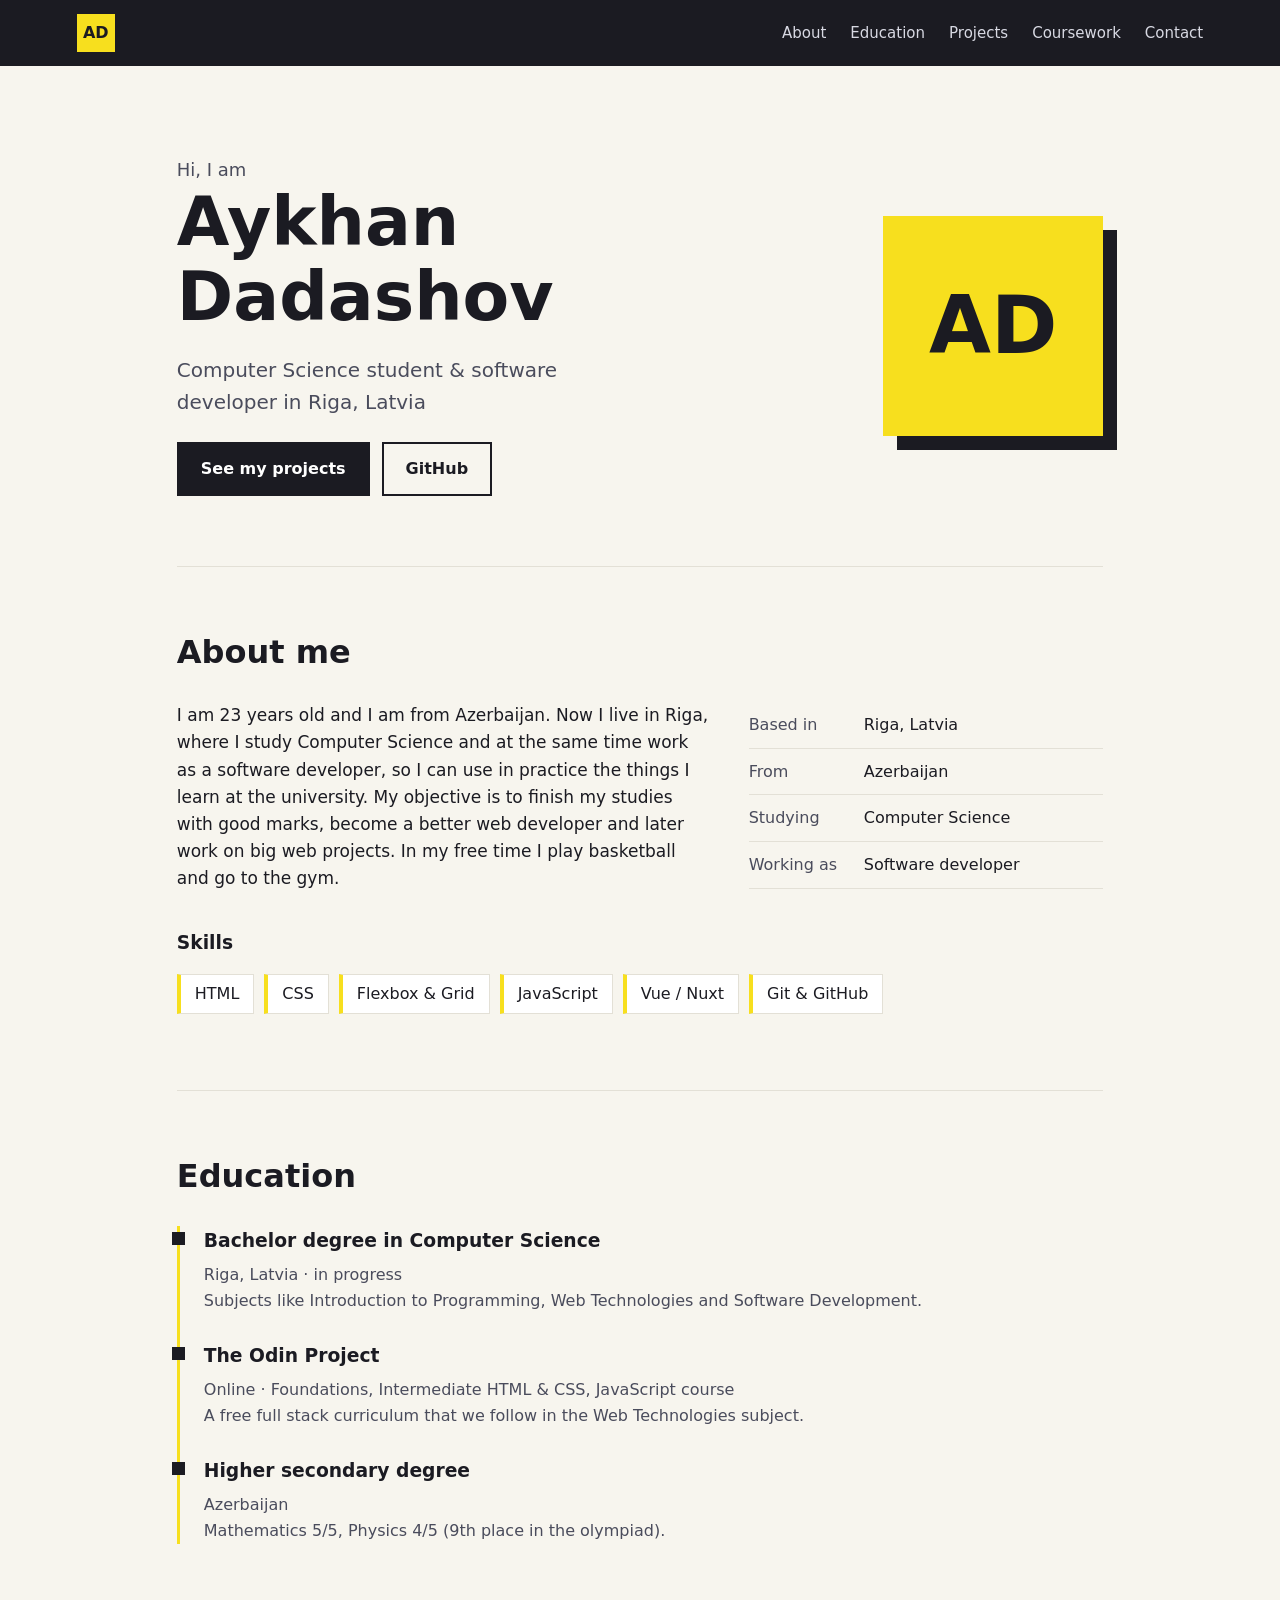
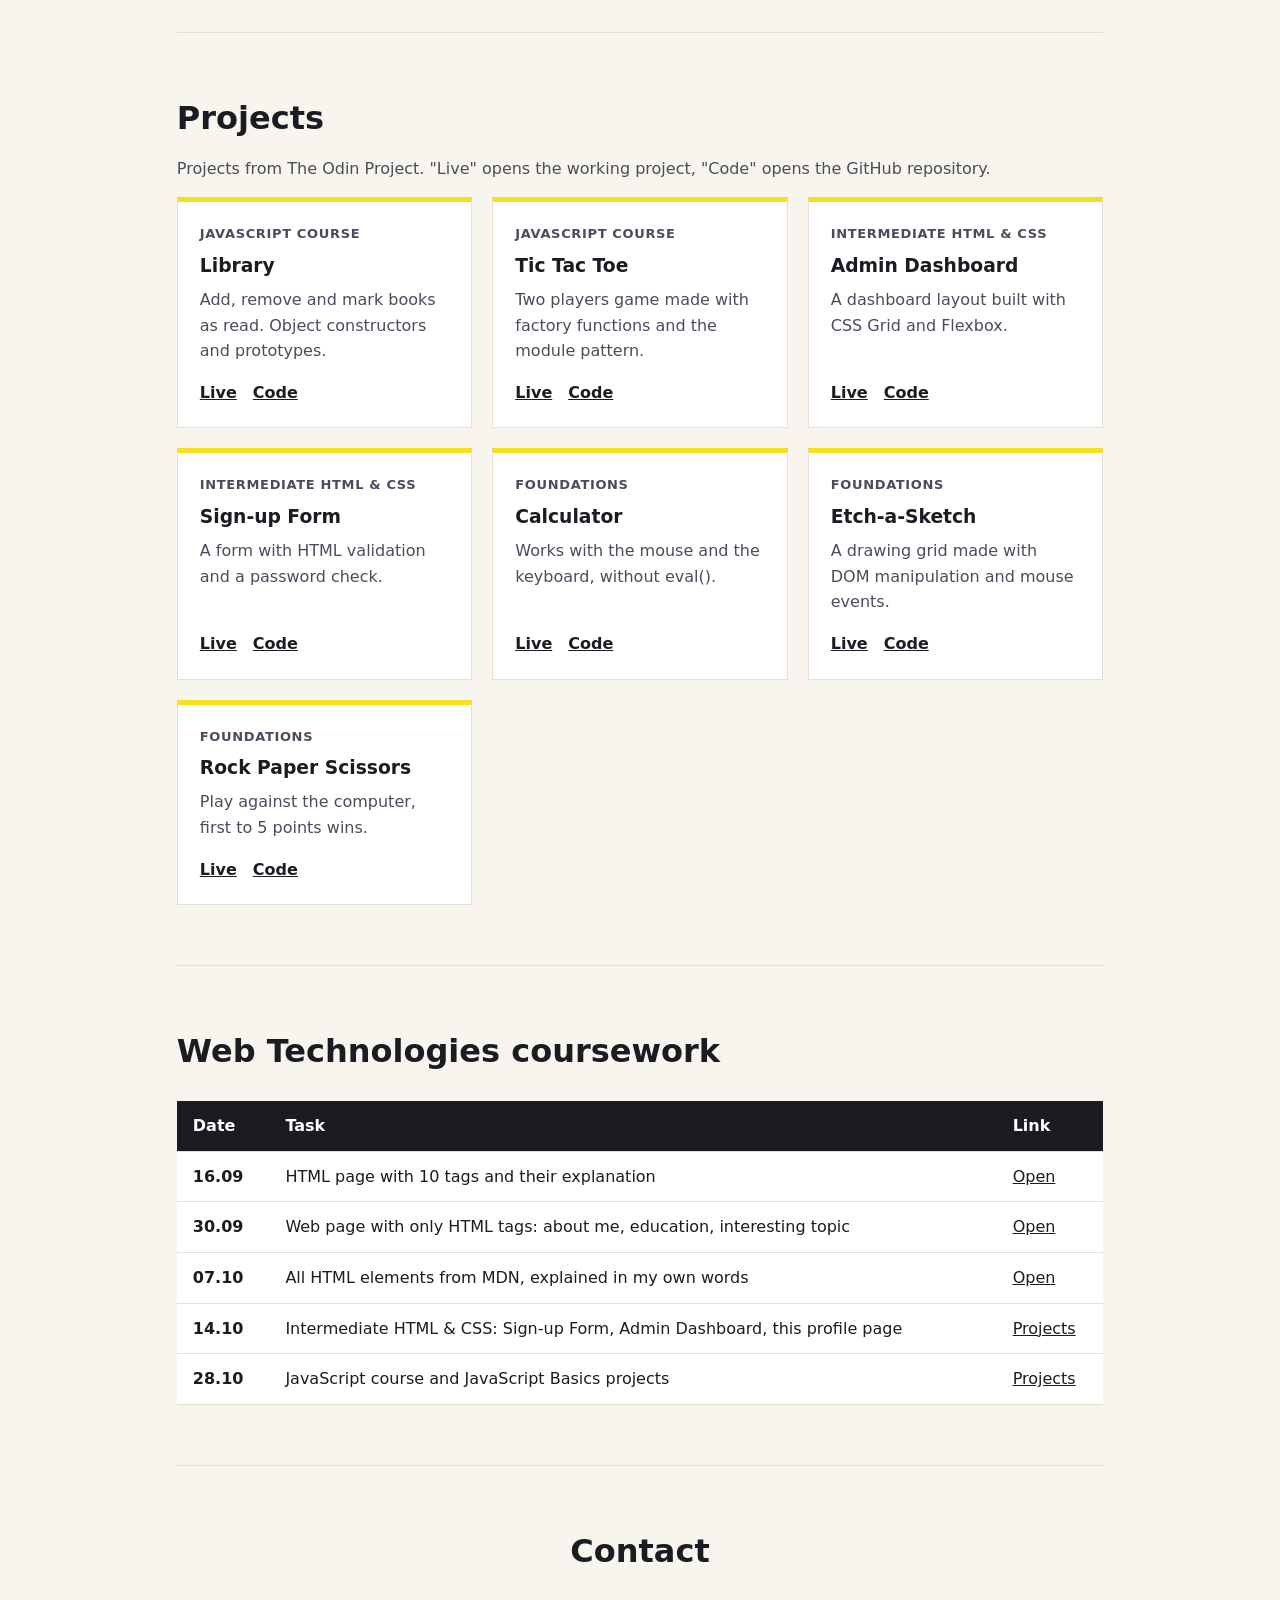
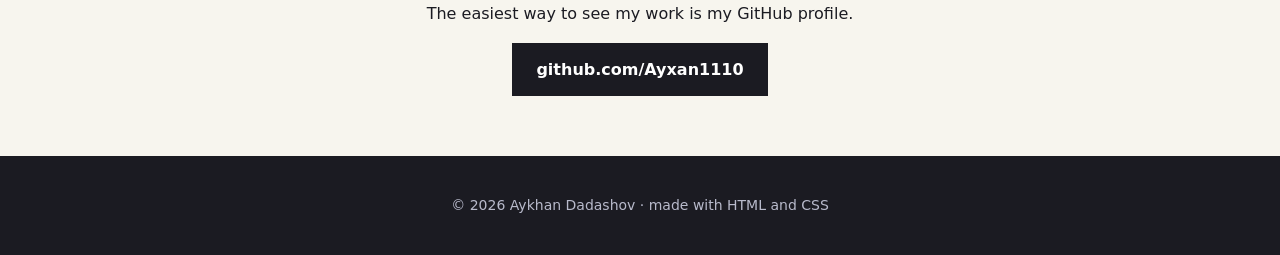
==== index.html @ 9a32be51 "Add profile page" ====
<!DOCTYPE html>
<html lang="en">
<head>
  <meta charset="UTF-8">
  <meta name="viewport" content="width=device-width, initial-scale=1.0">
  <title>Aykhan Dadashov</title>
  <meta name="description" content="Aykhan Dadashov - Computer Science student and software developer in Riga">
  <link rel="stylesheet" href="style.css">
</head>
<body>
  <header class="nav">
    <a href="#top" class="logo">AD</a>
    <nav>
      <a href="#about">About</a>
      <a href="#education">Education</a>
      <a href="#projects">Projects</a>
      <a href="#coursework">Coursework</a>
      <a href="#contact">Contact</a>
    </nav>
  </header>

  <main id="top">
    <section class="hero">
      <div>
        <p class="kicker">Hi, I am</p>
        <h1>Aykhan Dadashov</h1>
        <p class="role">Computer Science student &amp; software developer in Riga, Latvia</p>
        <div class="hero-buttons">
          <a class="btn" href="#projects">See my projects</a>
          <a class="btn btn-outline" href="https://github.com/Ayxan1110">GitHub</a>
        </div>
      </div>
      <div class="avatar" aria-hidden="true">AD</div>
    </section>

    <section id="about">
      <h2>About me</h2>
      <div class="about-grid">
        <p>
          I am 23 years old and I am from Azerbaijan. Now I live in Riga, where I study Computer Science
          and at the same time work as a software developer, so I can use in practice the things I learn
          at the university. My objective is to finish my studies with good marks, become a better web
          developer and later work on big web projects. In my free time I play basketball and go to the gym.
        </p>
        <ul class="facts">
          <li><span>Based in</span> Riga, Latvia</li>
          <li><span>From</span> Azerbaijan</li>
          <li><span>Studying</span> Computer Science</li>
          <li><span>Working as</span> Software developer</li>
        </ul>
      </div>

      <h3>Skills</h3>
      <ul class="skills">
        <li>HTML</li>
        <li>CSS</li>
        <li>Flexbox &amp; Grid</li>
        <li>JavaScript</li>
        <li>Vue / Nuxt</li>
        <li>Git &amp; GitHub</li>
      </ul>
    </section>

    <section id="education">
      <h2>Education</h2>
      <ol class="timeline">
        <li>
          <h3>Bachelor degree in Computer Science</h3>
          <p>Riga, Latvia &middot; in progress</p>
          <p>Subjects like Introduction to Programming, Web Technologies and Software Development.</p>
        </li>
        <li>
          <h3>The Odin Project</h3>
          <p>Online &middot; Foundations, Intermediate HTML &amp; CSS, JavaScript course</p>
          <p>A free full stack curriculum that we follow in the Web Technologies subject.</p>
        </li>
        <li>
          <h3>Higher secondary degree</h3>
          <p>Azerbaijan</p>
          <p>Mathematics 5/5, Physics 4/5 (9th place in the olympiad).</p>
        </li>
      </ol>
    </section>

    <section id="projects">
      <h2>Projects</h2>
      <p class="section-intro">Projects from The Odin Project. "Live" opens the working project, "Code" opens the GitHub repository.</p>
      <div class="cards">
        <article class="card">
          <p class="tag">JavaScript course</p>
          <h3>Library</h3>
          <p>Add, remove and mark books as read. Object constructors and prototypes.</p>
          <div class="card-links">
            <a href="https://ayxan1110.github.io/odin-library/">Live</a>
            <a href="https://github.com/Ayxan1110/odin-library">Code</a>
          </div>
        </article>
        <article class="card">
          <p class="tag">JavaScript course</p>
          <h3>Tic Tac Toe</h3>
          <p>Two players game made with factory functions and the module pattern.</p>
          <div class="card-links">
            <a href="https://ayxan1110.github.io/odin-tic-tac-toe/">Live</a>
            <a href="https://github.com/Ayxan1110/odin-tic-tac-toe">Code</a>
          </div>
        </article>
        <article class="card">
          <p class="tag">Intermediate HTML &amp; CSS</p>
          <h3>Admin Dashboard</h3>
          <p>A dashboard layout built with CSS Grid and Flexbox.</p>
          <div class="card-links">
            <a href="https://ayxan1110.github.io/odin-admin-dashboard/">Live</a>
            <a href="https://github.com/Ayxan1110/odin-admin-dashboard">Code</a>
          </div>
        </article>
        <article class="card">
          <p class="tag">Intermediate HTML &amp; CSS</p>
          <h3>Sign-up Form</h3>
          <p>A form with HTML validation and a password check.</p>
          <div class="card-links">
            <a href="https://ayxan1110.github.io/odin-sign-up-form/">Live</a>
            <a href="https://github.com/Ayxan1110/odin-sign-up-form">Code</a>
          </div>
        </article>
        <article class="card">
          <p class="tag">Foundations</p>
          <h3>Calculator</h3>
          <p>Works with the mouse and the keyboard, without eval().</p>
          <div class="card-links">
            <a href="https://ayxan1110.github.io/odin-calculator/">Live</a>
            <a href="https://github.com/Ayxan1110/odin-calculator">Code</a>
          </div>
        </article>
        <article class="card">
          <p class="tag">Foundations</p>
          <h3>Etch-a-Sketch</h3>
          <p>A drawing grid made with DOM manipulation and mouse events.</p>
          <div class="card-links">
            <a href="https://ayxan1110.github.io/odin-etch-a-sketch/">Live</a>
            <a href="https://github.com/Ayxan1110/odin-etch-a-sketch">Code</a>
          </div>
        </article>
        <article class="card">
          <p class="tag">Foundations</p>
          <h3>Rock Paper Scissors</h3>
          <p>Play against the computer, first to 5 points wins.</p>
          <div class="card-links">
            <a href="https://ayxan1110.github.io/odin-rock-paper-scissors/">Live</a>
            <a href="https://github.com/Ayxan1110/odin-rock-paper-scissors">Code</a>
          </div>
        </article>
      </div>
    </section>

    <section id="coursework">
      <h2>Web Technologies coursework</h2>
      <table>
        <thead>
          <tr><th>Date</th><th>Task</th><th>Link</th></tr>
        </thead>
        <tbody>
          <tr><td>16.09</td><td>HTML page with 10 tags and their explanation</td><td><a href="https://ayxan1110.github.io/Web-technologies/task-16-09/">Open</a></td></tr>
          <tr><td>30.09</td><td>Web page with only HTML tags: about me, education, interesting topic</td><td><a href="https://ayxan1110.github.io/Web-technologies/">Open</a></td></tr>
          <tr><td>07.10</td><td>All HTML elements from MDN, explained in my own words</td><td><a href="https://ayxan1110.github.io/Web-technologies/task-07-10/">Open</a></td></tr>
          <tr><td>14.10</td><td>Intermediate HTML &amp; CSS: Sign-up Form, Admin Dashboard, this profile page</td><td><a href="#projects">Projects</a></td></tr>
          <tr><td>28.10</td><td>JavaScript course and JavaScript Basics projects</td><td><a href="#projects">Projects</a></td></tr>
        </tbody>
      </table>
    </section>

    <section id="contact" class="contact">
      <h2>Contact</h2>
      <p>The easiest way to see my work is my GitHub profile.</p>
      <a class="btn" href="https://github.com/Ayxan1110">github.com/Ayxan1110</a>
    </section>
  </main>

  <footer>
    <p>&copy; 2026 Aykhan Dadashov &middot; made with HTML and CSS</p>
  </footer>
</body>
</html>
---- style.css ----
:root {
  --ink: #1b1b22;
  --ink-soft: #4a4c5c;
  --paper: #f7f5ee;
  --card: #ffffff;
  --accent: #f7df1e;
  --line: #e3e0d6;
}

* {
  box-sizing: border-box;
}

html {
  scroll-behavior: smooth;
}

body {
  margin: 0;
  font-family: "Segoe UI", system-ui, -apple-system, sans-serif;
  line-height: 1.6;
  background-color: var(--paper);
  color: var(--ink);
}

a {
  color: inherit;
}

/* Navigation */
.nav {
  position: sticky;
  top: 0;
  z-index: 10;
  display: flex;
  justify-content: space-between;
  align-items: center;
  padding: 14px 6vw;
  background-color: var(--ink);
}

.logo {
  display: grid;
  place-items: center;
  width: 38px;
  height: 38px;
  background-color: var(--accent);
  color: var(--ink);
  font-weight: 800;
  text-decoration: none;
}

.nav nav {
  display: flex;
  gap: 24px;
}

.nav nav a {
  color: #d8d9e3;
  text-decoration: none;
  font-size: 15px;
}

.nav nav a:hover {
  color: var(--accent);
}

/* Sections */
main {
  max-width: 1080px;
  margin: 0 auto;
  padding: 0 6vw;
}

section {
  padding: 60px 0;
  border-bottom: 1px solid var(--line);
}

h2 {
  font-size: 32px;
  margin: 0 0 24px;
}

h3 {
  margin: 0 0 6px;
}

.section-intro {
  margin-top: -12px;
  color: var(--ink-soft);
}

/* Hero */
.hero {
  display: flex;
  justify-content: space-between;
  align-items: center;
  gap: 40px;
  padding: 90px 0 70px;
}

.kicker {
  margin: 0;
  font-size: 18px;
  color: var(--ink-soft);
}

.hero h1 {
  margin: 0;
  font-size: clamp(40px, 7vw, 68px);
  line-height: 1.1;
}

.role {
  font-size: 20px;
  color: var(--ink-soft);
  max-width: 480px;
}

.hero-buttons {
  display: flex;
  gap: 12px;
  margin-top: 24px;
}

.btn {
  display: inline-block;
  padding: 12px 22px;
  background-color: var(--ink);
  color: white;
  font-weight: 600;
  text-decoration: none;
  border: 2px solid var(--ink);
}

.btn:hover {
  background-color: var(--accent);
  color: var(--ink);
}

.btn-outline {
  background-color: transparent;
  color: var(--ink);
}

.avatar {
  flex-shrink: 0;
  display: grid;
  place-items: center;
  width: 220px;
  height: 220px;
  background-color: var(--accent);
  font-size: 80px;
  font-weight: 800;
  box-shadow: 14px 14px 0 var(--ink);
}

/* About */
.about-grid {
  display: grid;
  grid-template-columns: 3fr 2fr;
  gap: 40px;
}

.about-grid p {
  margin: 0;
  font-size: 17px;
}

.facts {
  list-style: none;
  margin: 0;
  padding: 0;
}

.facts li {
  padding: 10px 0;
  border-bottom: 1px solid var(--line);
}

.facts span {
  display: inline-block;
  width: 110px;
  color: var(--ink-soft);
}

#about h3 {
  margin-top: 36px;
}

.skills {
  display: flex;
  flex-wrap: wrap;
  gap: 10px;
  list-style: none;
  padding: 0;
}

.skills li {
  padding: 6px 14px;
  background-color: var(--card);
  border: 1px solid var(--line);
  border-left: 4px solid var(--accent);
}

/* Education */
.timeline {
  list-style: none;
  margin: 0;
  padding: 0 0 0 24px;
  border-left: 3px solid var(--accent);
}

.timeline li {
  position: relative;
  margin-bottom: 28px;
}

.timeline li::before {
  content: "";
  position: absolute;
  left: -32px;
  top: 6px;
  width: 13px;
  height: 13px;
  background-color: var(--ink);
}

.timeline p {
  margin: 0;
  color: var(--ink-soft);
}

/* Project cards */
.cards {
  display: grid;
  grid-template-columns: repeat(auto-fill, minmax(240px, 1fr));
  gap: 20px;
}

.card {
  display: flex;
  flex-direction: column;
  padding: 22px;
  background-color: var(--card);
  border: 1px solid var(--line);
  border-top: 5px solid var(--accent);
  transition: transform 0.2s, box-shadow 0.2s;
}

.card:hover {
  transform: translateY(-4px);
  box-shadow: 0 8px 20px rgba(0, 0, 0, 0.08);
}

.card p {
  margin: 0 0 16px;
  color: var(--ink-soft);
}

.card .tag {
  margin-bottom: 6px;
  font-size: 13px;
  font-weight: 600;
  text-transform: uppercase;
  letter-spacing: 0.05em;
}

.card-links {
  display: flex;
  gap: 16px;
  margin-top: auto;
}

.card-links a {
  font-weight: 600;
}

/* Coursework table */
table {
  width: 100%;
  border-collapse: collapse;
  background-color: var(--card);
}

th,
td {
  padding: 12px 16px;
  text-align: left;
  border-bottom: 1px solid var(--line);
}

th {
  background-color: var(--ink);
  color: white;
}

td:first-child {
  font-weight: 600;
  white-space: nowrap;
}

/* Contact and footer */
.contact {
  border-bottom: none;
  text-align: center;
}

footer {
  padding: 24px;
  text-align: center;
  background-color: var(--ink);
  color: #b8bacb;
  font-size: 14px;
}

/* Small screens */
@media (max-width: 720px) {
  .nav {
    flex-wrap: wrap;
    gap: 10px;
  }

  .nav nav {
    flex-wrap: wrap;
    gap: 6px 14px;
  }

  .nav nav a {
    font-size: 13px;
  }

  .hero {
    flex-direction: column-reverse;
    align-items: flex-start;
    padding-top: 50px;
  }

  .avatar {
    width: 120px;
    height: 120px;
    font-size: 44px;
    box-shadow: 8px 8px 0 var(--ink);
  }

  .about-grid {
    grid-template-columns: 1fr;
  }
}
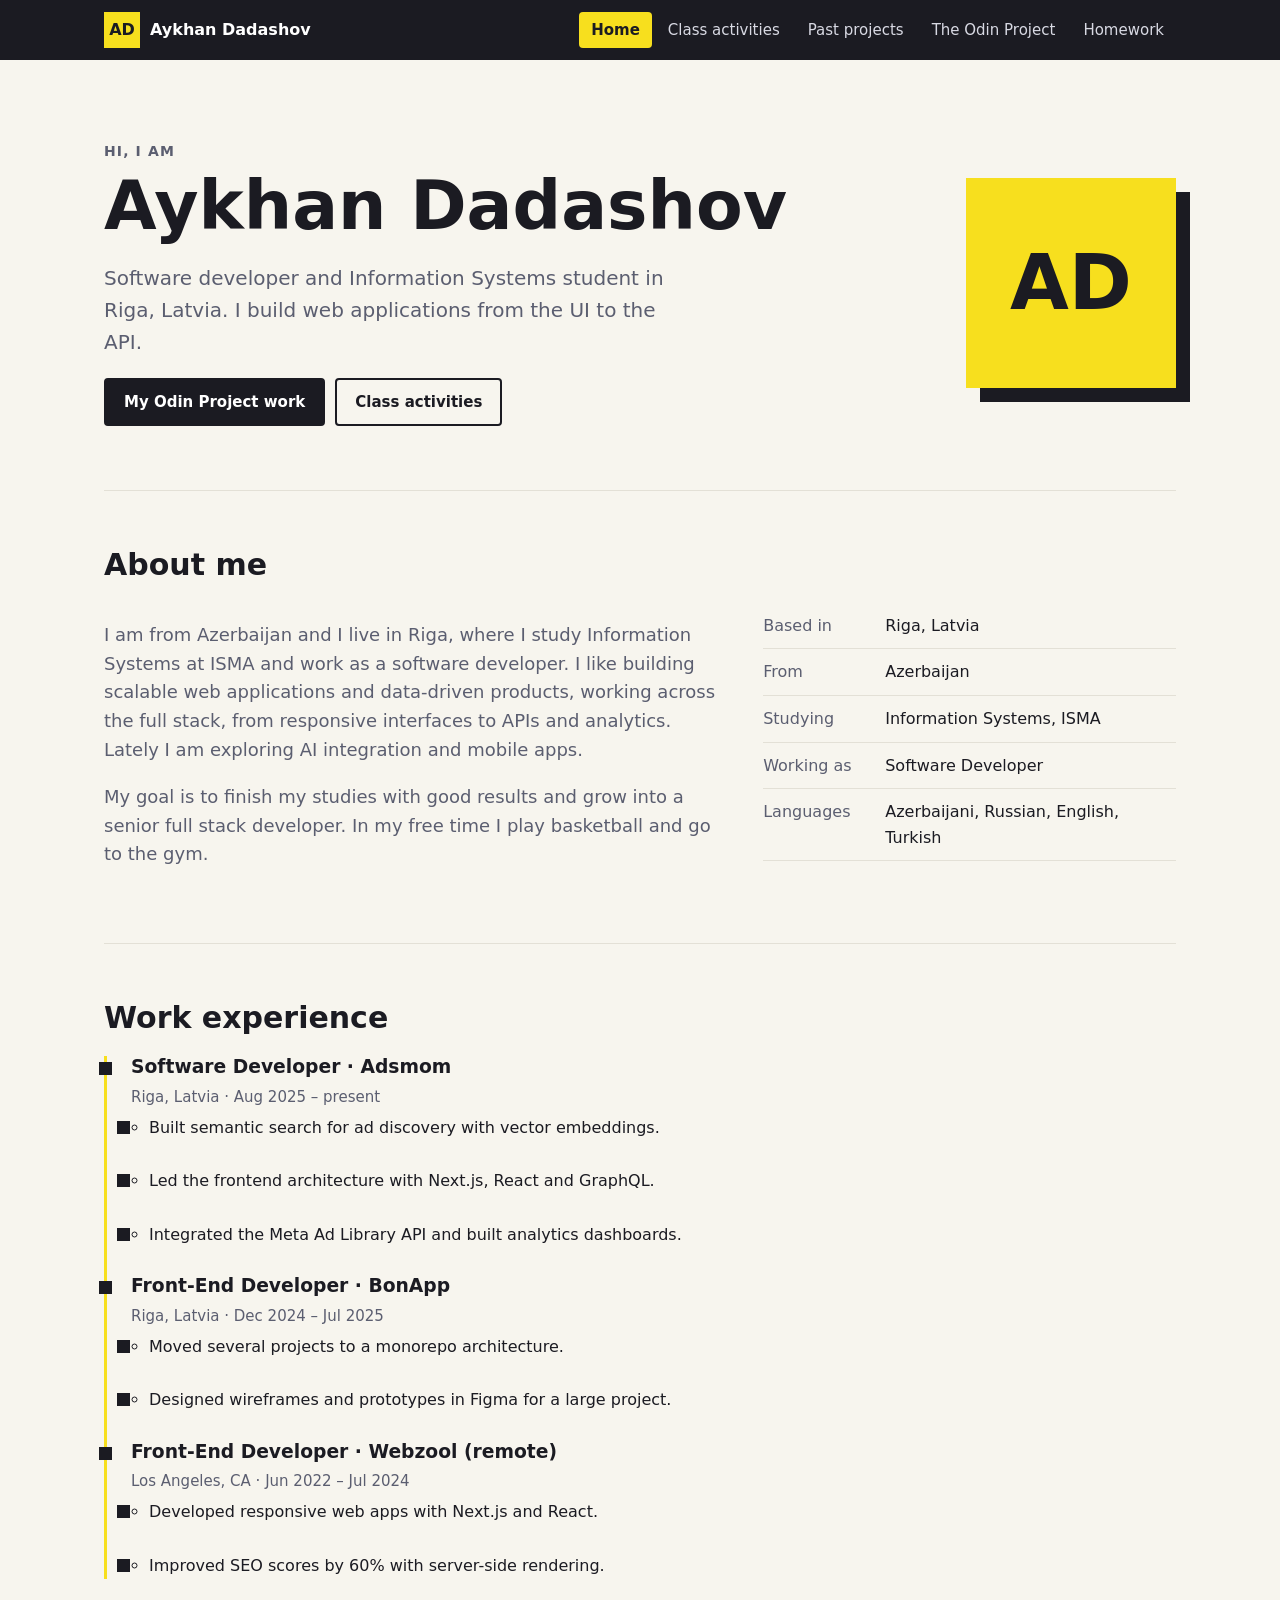
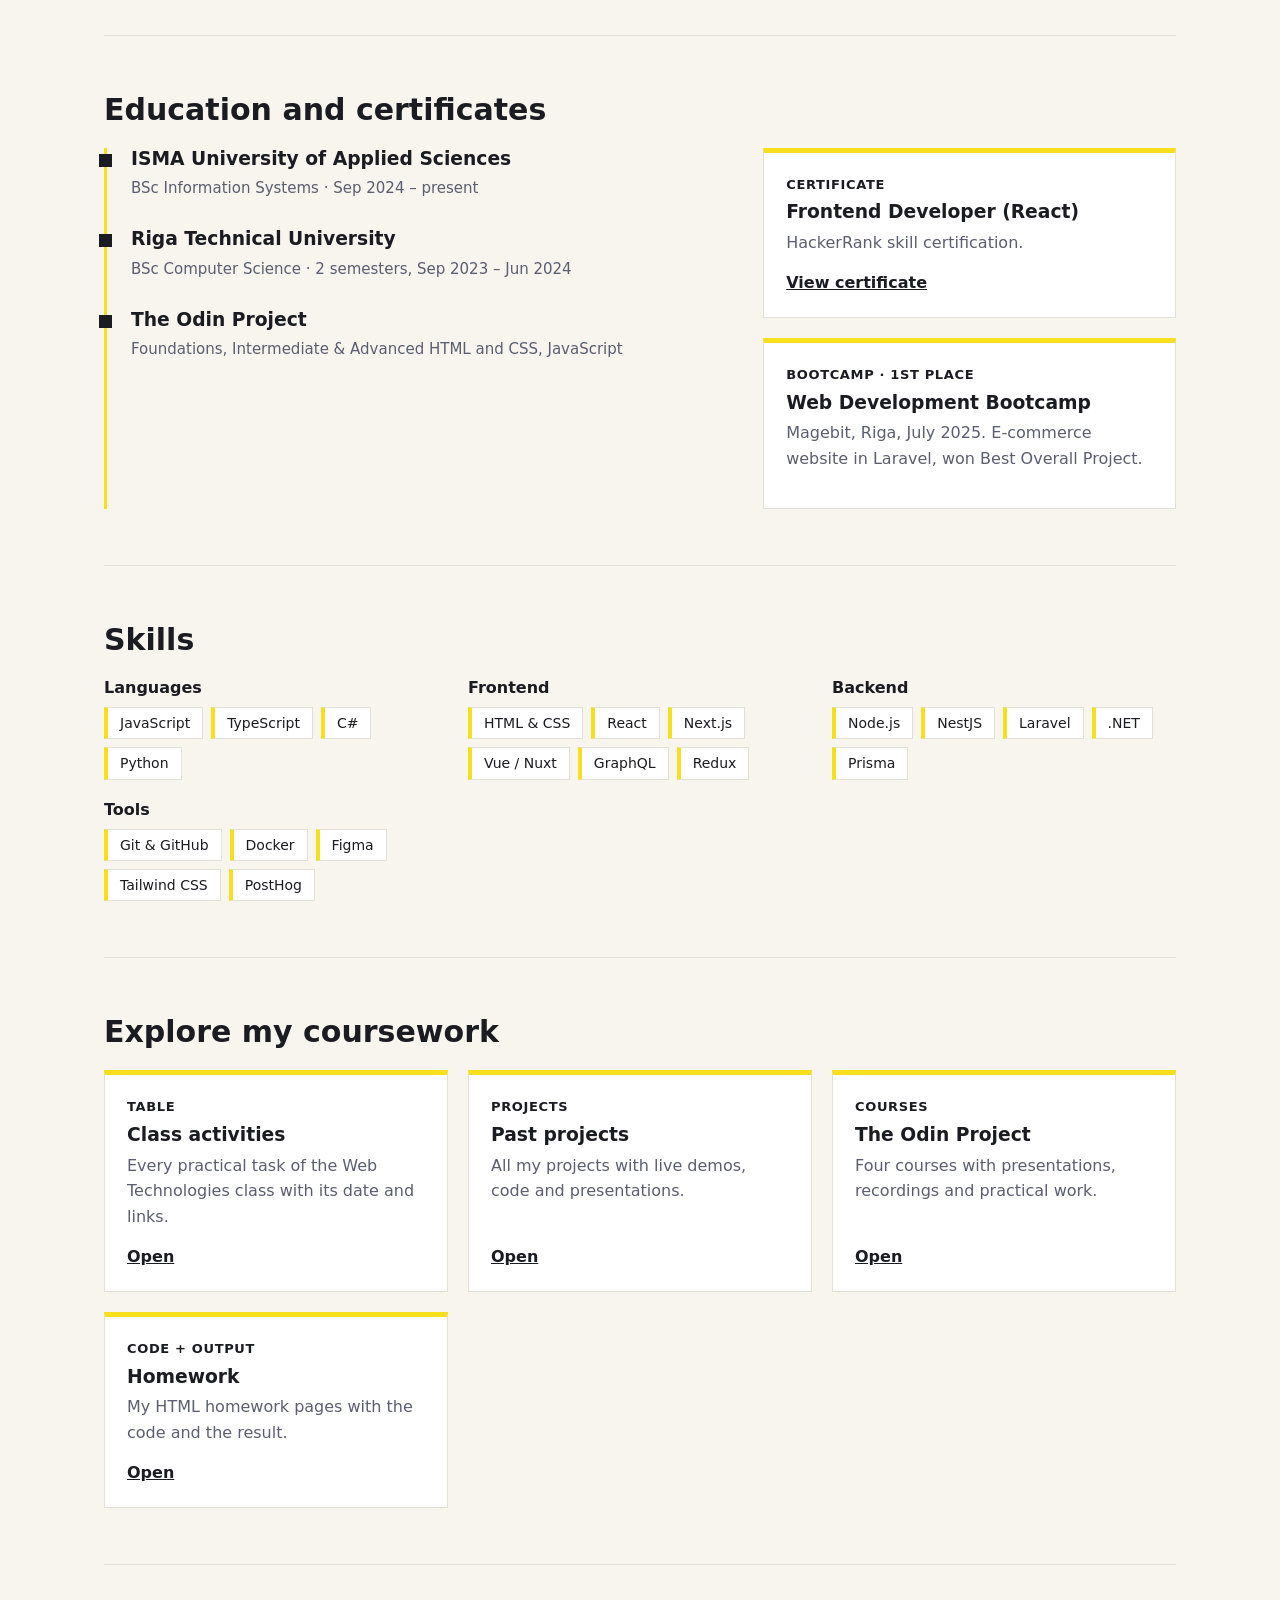
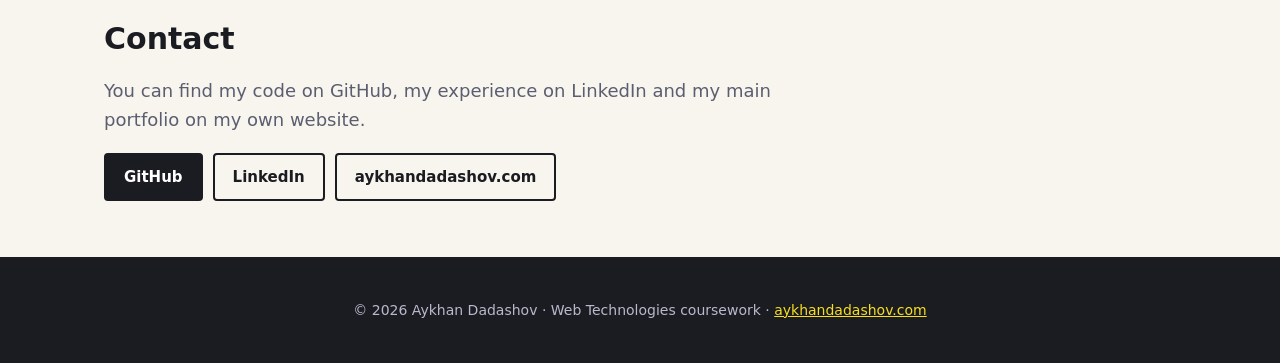
==== commit d3430b53: "Turn profile into full course site: class activities, past projects, The Odin Project, homework" ====
--- a/index.html
+++ b/index.html
@@ -4,30 +4,32 @@
   <meta charset="UTF-8">
   <meta name="viewport" content="width=device-width, initial-scale=1.0">
   <title>Aykhan Dadashov</title>
-  <meta name="description" content="Aykhan Dadashov - Computer Science student and software developer in Riga">
+  <meta name="description" content="Aykhan Dadashov - software developer and Information Systems student in Riga, Latvia">
   <link rel="stylesheet" href="style.css">
 </head>
 <body>
-  <header class="nav">
-    <a href="#top" class="logo">AD</a>
-    <nav>
-      <a href="#about">About</a>
-      <a href="#education">Education</a>
-      <a href="#projects">Projects</a>
-      <a href="#coursework">Coursework</a>
-      <a href="#contact">Contact</a>
-    </nav>
+  <header class="site-header">
+    <div class="header-inner">
+      <a class="logo" href="index.html"><span>AD</span>Aykhan Dadashov</a>
+      <nav class="main-nav" aria-label="Main">
+        <a href="index.html" aria-current="page">Home</a>
+        <a href="class-activities.html">Class activities</a>
+        <a href="projects.html">Past projects</a>
+        <a href="odin.html">The Odin Project</a>
+        <a href="homework.html">Homework</a>
+      </nav>
+    </div>
   </header>
 
-  <main id="top">
+  <main class="container">
     <section class="hero">
       <div>
         <p class="kicker">Hi, I am</p>
         <h1>Aykhan Dadashov</h1>
-        <p class="role">Computer Science student &amp; software developer in Riga, Latvia</p>
-        <div class="hero-buttons">
-          <a class="btn" href="#projects">See my projects</a>
-          <a class="btn btn-outline" href="https://github.com/Ayxan1110">GitHub</a>
+        <p class="role">Software developer and Information Systems student in Riga, Latvia. I build web applications from the UI to the API.</p>
+        <div class="button-row">
+          <a class="btn" href="odin.html">My Odin Project work</a>
+          <a class="btn btn-outline" href="class-activities.html">Class activities</a>
         </div>
       </div>
       <div class="avatar" aria-hidden="true">AD</div>
@@ -35,148 +37,160 @@
 
     <section id="about">
       <h2>About me</h2>
-      <div class="about-grid">
-        <p>
-          I am 23 years old and I am from Azerbaijan. Now I live in Riga, where I study Computer Science
-          and at the same time work as a software developer, so I can use in practice the things I learn
-          at the university. My objective is to finish my studies with good marks, become a better web
-          developer and later work on big web projects. In my free time I play basketball and go to the gym.
-        </p>
+      <div class="two-col">
+        <div>
+          <p class="lead">
+            I am from Azerbaijan and I live in Riga, where I study Information Systems at ISMA and work as a
+            software developer. I like building scalable web applications and data-driven products, working
+            across the full stack, from responsive interfaces to APIs and analytics. Lately I am exploring AI
+            integration and mobile apps.
+          </p>
+          <p class="lead">
+            My goal is to finish my studies with good results and grow into a senior full stack developer.
+            In my free time I play basketball and go to the gym.
+          </p>
+        </div>
         <ul class="facts">
           <li><span>Based in</span> Riga, Latvia</li>
           <li><span>From</span> Azerbaijan</li>
-          <li><span>Studying</span> Computer Science</li>
-          <li><span>Working as</span> Software developer</li>
+          <li><span>Studying</span> Information Systems, ISMA</li>
+          <li><span>Working as</span> Software Developer</li>
+          <li><span>Languages</span> Azerbaijani, Russian, English, Turkish</li>
         </ul>
       </div>
-
-      <h3>Skills</h3>
-      <ul class="skills">
-        <li>HTML</li>
-        <li>CSS</li>
-        <li>Flexbox &amp; Grid</li>
-        <li>JavaScript</li>
-        <li>Vue / Nuxt</li>
-        <li>Git &amp; GitHub</li>
-      </ul>
     </section>
 
-    <section id="education">
-      <h2>Education</h2>
+    <section id="experience">
+      <h2>Work experience</h2>
       <ol class="timeline">
         <li>
-          <h3>Bachelor degree in Computer Science</h3>
-          <p>Riga, Latvia &middot; in progress</p>
-          <p>Subjects like Introduction to Programming, Web Technologies and Software Development.</p>
+          <h3>Software Developer · Adsmom</h3>
+          <p class="meta">Riga, Latvia · Aug 2025 – present</p>
+          <ul>
+            <li>Built semantic search for ad discovery with vector embeddings.</li>
+            <li>Led the frontend architecture with Next.js, React and GraphQL.</li>
+            <li>Integrated the Meta Ad Library API and built analytics dashboards.</li>
+          </ul>
         </li>
         <li>
-          <h3>The Odin Project</h3>
-          <p>Online &middot; Foundations, Intermediate HTML &amp; CSS, JavaScript course</p>
-          <p>A free full stack curriculum that we follow in the Web Technologies subject.</p>
+          <h3>Front-End Developer · BonApp</h3>
+          <p class="meta">Riga, Latvia · Dec 2024 – Jul 2025</p>
+          <ul>
+            <li>Moved several projects to a monorepo architecture.</li>
+            <li>Designed wireframes and prototypes in Figma for a large project.</li>
+          </ul>
         </li>
         <li>
-          <h3>Higher secondary degree</h3>
-          <p>Azerbaijan</p>
-          <p>Mathematics 5/5, Physics 4/5 (9th place in the olympiad).</p>
+          <h3>Front-End Developer · Webzool (remote)</h3>
+          <p class="meta">Los Angeles, CA · Jun 2022 – Jul 2024</p>
+          <ul>
+            <li>Developed responsive web apps with Next.js and React.</li>
+            <li>Improved SEO scores by 60% with server-side rendering.</li>
+          </ul>
         </li>
       </ol>
     </section>
 
-    <section id="projects">
-      <h2>Projects</h2>
-      <p class="section-intro">Projects from The Odin Project. "Live" opens the working project, "Code" opens the GitHub repository.</p>
+    <section id="education">
+      <h2>Education and certificates</h2>
+      <div class="two-col">
+        <ol class="timeline">
+          <li>
+            <h3>ISMA University of Applied Sciences</h3>
+            <p class="meta">BSc Information Systems · Sep 2024 – present</p>
+          </li>
+          <li>
+            <h3>Riga Technical University</h3>
+            <p class="meta">BSc Computer Science · 2 semesters, Sep 2023 – Jun 2024</p>
+          </li>
+          <li>
+            <h3>The Odin Project</h3>
+            <p class="meta">Foundations, Intermediate &amp; Advanced HTML and CSS, JavaScript</p>
+          </li>
+        </ol>
+        <div class="cards">
+          <article class="card">
+            <p class="tag-line">Certificate</p>
+            <h3>Frontend Developer (React)</h3>
+            <p>HackerRank skill certification.</p>
+            <div class="card-links">
+              <a href="https://www.hackerrank.com/certificates/5644a0f12ef8">View certificate</a>
+            </div>
+          </article>
+          <article class="card">
+            <p class="tag-line">Bootcamp · 1st place</p>
+            <h3>Web Development Bootcamp</h3>
+            <p>Magebit, Riga, July 2025. E-commerce website in Laravel, won Best Overall Project.</p>
+          </article>
+        </div>
+      </div>
+    </section>
+
+    <section id="skills">
+      <h2>Skills</h2>
+      <div class="skill-groups">
+        <div>
+          <h3>Languages</h3>
+          <ul class="tags"><li>JavaScript</li><li>TypeScript</li><li>C#</li><li>Python</li></ul>
+        </div>
+        <div>
+          <h3>Frontend</h3>
+          <ul class="tags"><li>HTML &amp; CSS</li><li>React</li><li>Next.js</li><li>Vue / Nuxt</li><li>GraphQL</li><li>Redux</li></ul>
+        </div>
+        <div>
+          <h3>Backend</h3>
+          <ul class="tags"><li>Node.js</li><li>NestJS</li><li>Laravel</li><li>.NET</li><li>Prisma</li></ul>
+        </div>
+        <div>
+          <h3>Tools</h3>
+          <ul class="tags"><li>Git &amp; GitHub</li><li>Docker</li><li>Figma</li><li>Tailwind CSS</li><li>PostHog</li></ul>
+        </div>
+      </div>
+    </section>
+
+    <section id="explore">
+      <h2>Explore my coursework</h2>
       <div class="cards">
         <article class="card">
-          <p class="tag">JavaScript course</p>
-          <h3>Library</h3>
-          <p>Add, remove and mark books as read. Object constructors and prototypes.</p>
-          <div class="card-links">
-            <a href="https://ayxan1110.github.io/odin-library/">Live</a>
-            <a href="https://github.com/Ayxan1110/odin-library">Code</a>
-          </div>
+          <p class="tag-line">Table</p>
+          <h3>Class activities</h3>
+          <p>Every practical task of the Web Technologies class with its date and links.</p>
+          <div class="card-links"><a href="class-activities.html">Open</a></div>
         </article>
         <article class="card">
-          <p class="tag">JavaScript course</p>
-          <h3>Tic Tac Toe</h3>
-          <p>Two players game made with factory functions and the module pattern.</p>
-          <div class="card-links">
-            <a href="https://ayxan1110.github.io/odin-tic-tac-toe/">Live</a>
-            <a href="https://github.com/Ayxan1110/odin-tic-tac-toe">Code</a>
-          </div>
+          <p class="tag-line">Projects</p>
+          <h3>Past projects</h3>
+          <p>All my projects with live demos, code and presentations.</p>
+          <div class="card-links"><a href="projects.html">Open</a></div>
         </article>
         <article class="card">
-          <p class="tag">Intermediate HTML &amp; CSS</p>
-          <h3>Admin Dashboard</h3>
-          <p>A dashboard layout built with CSS Grid and Flexbox.</p>
-          <div class="card-links">
-            <a href="https://ayxan1110.github.io/odin-admin-dashboard/">Live</a>
-            <a href="https://github.com/Ayxan1110/odin-admin-dashboard">Code</a>
-          </div>
+          <p class="tag-line">Courses</p>
+          <h3>The Odin Project</h3>
+          <p>Four courses with presentations, recordings and practical work.</p>
+          <div class="card-links"><a href="odin.html">Open</a></div>
         </article>
         <article class="card">
-          <p class="tag">Intermediate HTML &amp; CSS</p>
-          <h3>Sign-up Form</h3>
-          <p>A form with HTML validation and a password check.</p>
-          <div class="card-links">
-            <a href="https://ayxan1110.github.io/odin-sign-up-form/">Live</a>
-            <a href="https://github.com/Ayxan1110/odin-sign-up-form">Code</a>
-          </div>
-        </article>
-        <article class="card">
-          <p class="tag">Foundations</p>
-          <h3>Calculator</h3>
-          <p>Works with the mouse and the keyboard, without eval().</p>
-          <div class="card-links">
-            <a href="https://ayxan1110.github.io/odin-calculator/">Live</a>
-            <a href="https://github.com/Ayxan1110/odin-calculator">Code</a>
-          </div>
-        </article>
-        <article class="card">
-          <p class="tag">Foundations</p>
-          <h3>Etch-a-Sketch</h3>
-          <p>A drawing grid made with DOM manipulation and mouse events.</p>
-          <div class="card-links">
-            <a href="https://ayxan1110.github.io/odin-etch-a-sketch/">Live</a>
-            <a href="https://github.com/Ayxan1110/odin-etch-a-sketch">Code</a>
-          </div>
-        </article>
-        <article class="card">
-          <p class="tag">Foundations</p>
-          <h3>Rock Paper Scissors</h3>
-          <p>Play against the computer, first to 5 points wins.</p>
-          <div class="card-links">
-            <a href="https://ayxan1110.github.io/odin-rock-paper-scissors/">Live</a>
-            <a href="https://github.com/Ayxan1110/odin-rock-paper-scissors">Code</a>
-          </div>
+          <p class="tag-line">Code + output</p>
+          <h3>Homework</h3>
+          <p>My HTML homework pages with the code and the result.</p>
+          <div class="card-links"><a href="homework.html">Open</a></div>
         </article>
       </div>
     </section>
 
-    <section id="coursework">
-      <h2>Web Technologies coursework</h2>
-      <table>
-        <thead>
-          <tr><th>Date</th><th>Task</th><th>Link</th></tr>
-        </thead>
-        <tbody>
-          <tr><td>16.09</td><td>HTML page with 10 tags and their explanation</td><td><a href="https://ayxan1110.github.io/Web-technologies/task-16-09/">Open</a></td></tr>
-          <tr><td>30.09</td><td>Web page with only HTML tags: about me, education, interesting topic</td><td><a href="https://ayxan1110.github.io/Web-technologies/">Open</a></td></tr>
-          <tr><td>07.10</td><td>All HTML elements from MDN, explained in my own words</td><td><a href="https://ayxan1110.github.io/Web-technologies/task-07-10/">Open</a></td></tr>
-          <tr><td>14.10</td><td>Intermediate HTML &amp; CSS: Sign-up Form, Admin Dashboard, this profile page</td><td><a href="#projects">Projects</a></td></tr>
-          <tr><td>28.10</td><td>JavaScript course and JavaScript Basics projects</td><td><a href="#projects">Projects</a></td></tr>
-        </tbody>
-      </table>
-    </section>
-
-    <section id="contact" class="contact">
+    <section id="contact">
       <h2>Contact</h2>
-      <p>The easiest way to see my work is my GitHub profile.</p>
-      <a class="btn" href="https://github.com/Ayxan1110">github.com/Ayxan1110</a>
+      <p class="lead">You can find my code on GitHub, my experience on LinkedIn and my main portfolio on my own website.</p>
+      <div class="button-row">
+        <a class="btn" href="https://github.com/Ayxan1110">GitHub</a>
+        <a class="btn btn-outline" href="https://www.linkedin.com/in/aykhandadashov110/">LinkedIn</a>
+        <a class="btn btn-outline" href="https://aykhandadashov.com">aykhandadashov.com</a>
+      </div>
     </section>
   </main>
 
   <footer>
-    <p>&copy; 2026 Aykhan Dadashov &middot; made with HTML and CSS</p>
+    <p>&copy; 2026 Aykhan Dadashov · Web Technologies coursework · <a href="https://aykhandadashov.com">aykhandadashov.com</a></p>
   </footer>
 </body>
 </html>
--- a/style.css
+++ b/style.css
@@ -1,10 +1,14 @@
 :root {
   --ink: #1b1b22;
-  --ink-soft: #4a4c5c;
+  --ink-2: #2b2d42;
+  --muted: #5b5e70;
   --paper: #f7f5ee;
+  --paper-2: #efece2;
   --card: #ffffff;
   --accent: #f7df1e;
+  --green: #2a9d8f;
   --line: #e3e0d6;
+  --radius: 4px;
 }
 
 * {
@@ -27,111 +31,152 @@
   color: inherit;
 }
 
-/* Navigation */
-.nav {
+/* height: auto keeps the ratio even though the HTML has width/height attributes */
+img {
+  max-width: 100%;
+  height: auto;
+  display: block;
+}
+
+:focus-visible {
+  outline: 3px solid var(--accent);
+  outline-offset: 2px;
+}
+
+/* ---------- Header and navigation ---------- */
+.site-header {
   position: sticky;
   top: 0;
   z-index: 10;
-  display: flex;
+  background-color: var(--ink);
+}
+
+.header-inner {
+  max-width: 1120px;
+  margin: 0 auto;
+  padding: 12px 24px;
+  display: flex;
+  align-items: center;
   justify-content: space-between;
+  gap: 16px;
+}
+
+.logo {
+  display: flex;
   align-items: center;
-  padding: 14px 6vw;
-  background-color: var(--ink);
-}
-
-.logo {
+  gap: 10px;
+  color: white;
+  font-weight: 700;
+  text-decoration: none;
+}
+
+.logo span {
   display: grid;
   place-items: center;
-  width: 38px;
-  height: 38px;
+  width: 36px;
+  height: 36px;
   background-color: var(--accent);
   color: var(--ink);
   font-weight: 800;
+}
+
+.main-nav {
+  display: flex;
+  flex-wrap: wrap;
+  gap: 4px;
+}
+
+.main-nav a {
+  padding: 6px 12px;
+  color: #d8d9e3;
+  font-size: 15px;
   text-decoration: none;
-}
-
-.nav nav {
-  display: flex;
-  gap: 24px;
-}
-
-.nav nav a {
-  color: #d8d9e3;
-  text-decoration: none;
-  font-size: 15px;
-}
-
-.nav nav a:hover {
+  border-radius: var(--radius);
+}
+
+.main-nav a:hover {
   color: var(--accent);
 }
 
-/* Sections */
-main {
-  max-width: 1080px;
+/* the page we are on */
+.main-nav a[aria-current="page"] {
+  background-color: var(--accent);
+  color: var(--ink);
+  font-weight: 600;
+}
+
+/* ---------- Layout ---------- */
+.container {
+  max-width: 1120px;
   margin: 0 auto;
-  padding: 0 6vw;
+  padding: 0 24px;
 }
 
 section {
-  padding: 60px 0;
+  padding: 56px 0;
   border-bottom: 1px solid var(--line);
 }
 
+section:last-of-type {
+  border-bottom: none;
+}
+
+h1,
+h2,
+h3 {
+  line-height: 1.2;
+}
+
 h2 {
-  font-size: 32px;
-  margin: 0 0 24px;
+  font-size: 30px;
+  margin: 0 0 20px;
 }
 
 h3 {
   margin: 0 0 6px;
 }
 
-.section-intro {
-  margin-top: -12px;
-  color: var(--ink-soft);
-}
-
-/* Hero */
-.hero {
-  display: flex;
-  justify-content: space-between;
-  align-items: center;
-  gap: 40px;
-  padding: 90px 0 70px;
+.lead {
+  max-width: 720px;
+  font-size: 18px;
+  color: var(--muted);
+}
+
+.page-hero {
+  padding: 64px 0 40px;
+  border-bottom: 1px solid var(--line);
+}
+
+.page-hero h1 {
+  margin: 0 0 12px;
+  font-size: clamp(34px, 6vw, 52px);
+}
+
+.page-hero .lead {
+  margin: 0;
 }
 
 .kicker {
-  margin: 0;
-  font-size: 18px;
-  color: var(--ink-soft);
-}
-
-.hero h1 {
-  margin: 0;
-  font-size: clamp(40px, 7vw, 68px);
-  line-height: 1.1;
-}
-
-.role {
-  font-size: 20px;
-  color: var(--ink-soft);
-  max-width: 480px;
-}
-
-.hero-buttons {
-  display: flex;
-  gap: 12px;
-  margin-top: 24px;
-}
-
+  margin: 0 0 8px;
+  font-size: 14px;
+  font-weight: 700;
+  letter-spacing: 0.08em;
+  text-transform: uppercase;
+  color: var(--muted);
+}
+
+/* ---------- Buttons, tags, badges ---------- */
 .btn {
   display: inline-block;
-  padding: 12px 22px;
+  padding: 10px 18px;
   background-color: var(--ink);
   color: white;
   font-weight: 600;
+  font-size: 15px;
   text-decoration: none;
   border: 2px solid var(--ink);
+  border-radius: var(--radius);
+  transition: background-color 0.2s, color 0.2s;
 }
 
 .btn:hover {
@@ -144,77 +189,124 @@
   color: var(--ink);
 }
 
-.avatar {
-  flex-shrink: 0;
-  display: grid;
-  place-items: center;
-  width: 220px;
-  height: 220px;
-  background-color: var(--accent);
-  font-size: 80px;
-  font-weight: 800;
-  box-shadow: 14px 14px 0 var(--ink);
-}
-
-/* About */
-.about-grid {
-  display: grid;
-  grid-template-columns: 3fr 2fr;
-  gap: 40px;
-}
-
-.about-grid p {
-  margin: 0;
-  font-size: 17px;
-}
-
-.facts {
-  list-style: none;
-  margin: 0;
-  padding: 0;
-}
-
-.facts li {
-  padding: 10px 0;
-  border-bottom: 1px solid var(--line);
-}
-
-.facts span {
-  display: inline-block;
-  width: 110px;
-  color: var(--ink-soft);
-}
-
-#about h3 {
-  margin-top: 36px;
-}
-
-.skills {
+.btn-small {
+  padding: 6px 12px;
+  font-size: 14px;
+}
+
+.button-row {
   display: flex;
   flex-wrap: wrap;
   gap: 10px;
+}
+
+.tags {
+  display: flex;
+  flex-wrap: wrap;
+  gap: 8px;
+  margin: 0;
+  padding: 0;
   list-style: none;
-  padding: 0;
-}
-
-.skills li {
-  padding: 6px 14px;
+}
+
+.tags li {
+  padding: 4px 12px;
   background-color: var(--card);
   border: 1px solid var(--line);
   border-left: 4px solid var(--accent);
-}
-
-/* Education */
+  font-size: 14px;
+}
+
+.badge {
+  display: inline-block;
+  padding: 2px 10px;
+  border-radius: 999px;
+  font-size: 13px;
+  font-weight: 600;
+  white-space: nowrap;
+}
+
+.badge-done {
+  background-color: #d8f0ec;
+  color: #1b6b61;
+}
+
+.badge-soon {
+  background-color: #fdf3c4;
+  color: #6b5a00;
+}
+
+/* ---------- Home page ---------- */
+.hero {
+  display: flex;
+  align-items: center;
+  justify-content: space-between;
+  gap: 40px;
+  padding: 80px 0 64px;
+}
+
+.hero h1 {
+  margin: 0;
+  font-size: clamp(42px, 7vw, 68px);
+  line-height: 1.05;
+}
+
+.hero .role {
+  max-width: 560px;
+  font-size: 20px;
+  color: var(--muted);
+}
+
+.avatar {
+  flex-shrink: 0;
+  display: grid;
+  place-items: center;
+  width: 210px;
+  height: 210px;
+  background-color: var(--accent);
+  font-size: 76px;
+  font-weight: 800;
+  box-shadow: 14px 14px 0 var(--ink);
+}
+
+.two-col {
+  display: grid;
+  grid-template-columns: 3fr 2fr;
+  gap: 40px;
+}
+
+.facts {
+  margin: 0;
+  padding: 0;
+  list-style: none;
+}
+
+.facts li {
+  display: flex;
+  gap: 12px;
+  padding: 10px 0;
+  border-bottom: 1px solid var(--line);
+}
+
+.facts span {
+  flex: 0 0 110px;
+  color: var(--muted);
+}
+
 .timeline {
+  margin: 0;
+  padding: 0 0 0 24px;
   list-style: none;
-  margin: 0;
-  padding: 0 0 0 24px;
   border-left: 3px solid var(--accent);
 }
 
 .timeline li {
   position: relative;
   margin-bottom: 28px;
+}
+
+.timeline li:last-child {
+  margin-bottom: 0;
 }
 
 .timeline li::before {
@@ -227,15 +319,32 @@
   background-color: var(--ink);
 }
 
-.timeline p {
-  margin: 0;
-  color: var(--ink-soft);
-}
-
-/* Project cards */
+.timeline .meta {
+  margin: 0 0 6px;
+  color: var(--muted);
+  font-size: 15px;
+}
+
+.timeline ul {
+  margin: 0;
+  padding-left: 18px;
+}
+
+.skill-groups {
+  display: grid;
+  grid-template-columns: repeat(auto-fit, minmax(260px, 1fr));
+  gap: 20px;
+}
+
+.skill-groups h3 {
+  font-size: 16px;
+  margin-bottom: 10px;
+}
+
+/* ---------- Cards ---------- */
 .cards {
   display: grid;
-  grid-template-columns: repeat(auto-fill, minmax(240px, 1fr));
+  grid-template-columns: repeat(auto-fill, minmax(260px, 1fr));
   gap: 20px;
 }
 
@@ -250,26 +359,28 @@
 }
 
 .card:hover {
-  transform: translateY(-4px);
+  transform: translateY(-3px);
   box-shadow: 0 8px 20px rgba(0, 0, 0, 0.08);
 }
 
 .card p {
-  margin: 0 0 16px;
-  color: var(--ink-soft);
-}
-
-.card .tag {
+  margin: 0 0 14px;
+  color: var(--muted);
+}
+
+.card .tag-line {
   margin-bottom: 6px;
   font-size: 13px;
-  font-weight: 600;
+  font-weight: 700;
+  letter-spacing: 0.05em;
   text-transform: uppercase;
-  letter-spacing: 0.05em;
+  color: var(--ink);
 }
 
 .card-links {
   display: flex;
-  gap: 16px;
+  flex-wrap: wrap;
+  gap: 14px;
   margin-top: auto;
 }
 
@@ -277,74 +388,238 @@
   font-weight: 600;
 }
 
-/* Coursework table */
+.card img {
+  margin: -22px -22px 18px;
+  width: calc(100% + 44px);
+  max-width: none;
+  aspect-ratio: 16 / 10;
+  object-fit: cover;
+  object-position: top;
+  border-bottom: 1px solid var(--line);
+}
+
+/* ---------- Tables ---------- */
+.table-wrap {
+  overflow-x: auto;
+  border: 1px solid var(--line);
+}
+
 table {
   width: 100%;
   border-collapse: collapse;
   background-color: var(--card);
+  min-width: 720px;
 }
 
 th,
 td {
-  padding: 12px 16px;
+  padding: 12px 14px;
   text-align: left;
+  vertical-align: top;
   border-bottom: 1px solid var(--line);
 }
 
 th {
   background-color: var(--ink);
   color: white;
+  font-size: 14px;
 }
 
 td:first-child {
-  font-weight: 600;
+  font-weight: 700;
   white-space: nowrap;
 }
 
-/* Contact and footer */
-.contact {
+td .links {
+  display: flex;
+  flex-wrap: wrap;
+  gap: 4px 12px;
+}
+
+/* ---------- Odin course blocks ---------- */
+.course-nav {
+  display: flex;
+  flex-wrap: wrap;
+  gap: 10px;
+  margin-top: 24px;
+}
+
+.course {
+  scroll-margin-top: 80px;
+}
+
+.course-head {
+  display: flex;
+  flex-wrap: wrap;
+  align-items: baseline;
+  justify-content: space-between;
+  gap: 10px;
+}
+
+.course-grid {
+  display: grid;
+  grid-template-columns: 1fr 1fr;
+  gap: 32px;
+  margin-top: 16px;
+}
+
+.lessons {
+  columns: 2;
+  column-gap: 24px;
+  margin: 0;
+  padding-left: 20px;
+}
+
+.lessons li {
+  break-inside: avoid;
+}
+
+.lessons .project {
+  font-weight: 700;
+}
+
+.media-box {
+  display: grid;
+  grid-template-columns: 1fr 1fr;
+  gap: 16px;
+}
+
+.deck,
+.recording {
+  display: flex;
+  flex-direction: column;
+  gap: 10px;
+  padding: 14px;
+  background-color: var(--card);
+  border: 1px solid var(--line);
+}
+
+.deck img {
+  border: 1px solid var(--line);
+}
+
+.recording .placeholder {
+  display: grid;
+  place-items: center;
+  aspect-ratio: 16 / 9;
+  background-color: var(--ink);
+  color: #b8bacb;
+  font-size: 14px;
+  text-align: center;
+  padding: 10px;
+}
+
+.box-title {
+  margin: 0;
+  font-weight: 700;
+}
+
+h3.sub {
+  margin-top: 32px;
+  margin-bottom: 14px;
+}
+
+/* ---------- Homework ---------- */
+.homework {
+  display: grid;
+  grid-template-columns: 2fr 3fr;
+  gap: 28px;
+  padding: 28px 0;
+  border-bottom: 1px solid var(--line);
+}
+
+.homework:last-child {
   border-bottom: none;
-  text-align: center;
-}
-
+}
+
+.preview {
+  border: 1px solid var(--line);
+  background-color: white;
+}
+
+.preview iframe {
+  display: block;
+  width: 100%;
+  height: 340px;
+  border: 0;
+}
+
+.preview p {
+  margin: 0;
+  padding: 8px 12px;
+  font-size: 13px;
+  color: var(--muted);
+  border-top: 1px solid var(--line);
+}
+
+pre {
+  margin: 12px 0 0;
+  padding: 14px;
+  overflow-x: auto;
+  background-color: var(--ink);
+  color: #e8e8ee;
+  font-size: 13px;
+  line-height: 1.5;
+}
+
+/* ---------- Footer ---------- */
 footer {
-  padding: 24px;
+  padding: 28px 24px;
   text-align: center;
   background-color: var(--ink);
   color: #b8bacb;
   font-size: 14px;
 }
 
-/* Small screens */
-@media (max-width: 720px) {
-  .nav {
-    flex-wrap: wrap;
-    gap: 10px;
-  }
-
-  .nav nav {
-    flex-wrap: wrap;
-    gap: 6px 14px;
-  }
-
-  .nav nav a {
-    font-size: 13px;
+footer a {
+  color: var(--accent);
+}
+
+/* ---------- Small screens ---------- */
+@media (max-width: 860px) {
+  .two-col,
+  .course-grid,
+  .homework {
+    grid-template-columns: 1fr;
+  }
+}
+
+@media (max-width: 640px) {
+  .header-inner {
+    flex-direction: column;
+    align-items: flex-start;
+  }
+
+  .main-nav a {
+    padding: 4px 8px;
+    font-size: 14px;
   }
 
   .hero {
     flex-direction: column-reverse;
     align-items: flex-start;
-    padding-top: 50px;
+    padding-top: 48px;
   }
 
   .avatar {
-    width: 120px;
-    height: 120px;
-    font-size: 44px;
+    width: 110px;
+    height: 110px;
+    font-size: 40px;
     box-shadow: 8px 8px 0 var(--ink);
   }
 
-  .about-grid {
+  .media-box {
     grid-template-columns: 1fr;
   }
-}
+
+  .lessons {
+    columns: 1;
+  }
+}
+
+@media (prefers-reduced-motion: reduce) {
+  * {
+    transition: none !important;
+    scroll-behavior: auto !important;
+  }
+}
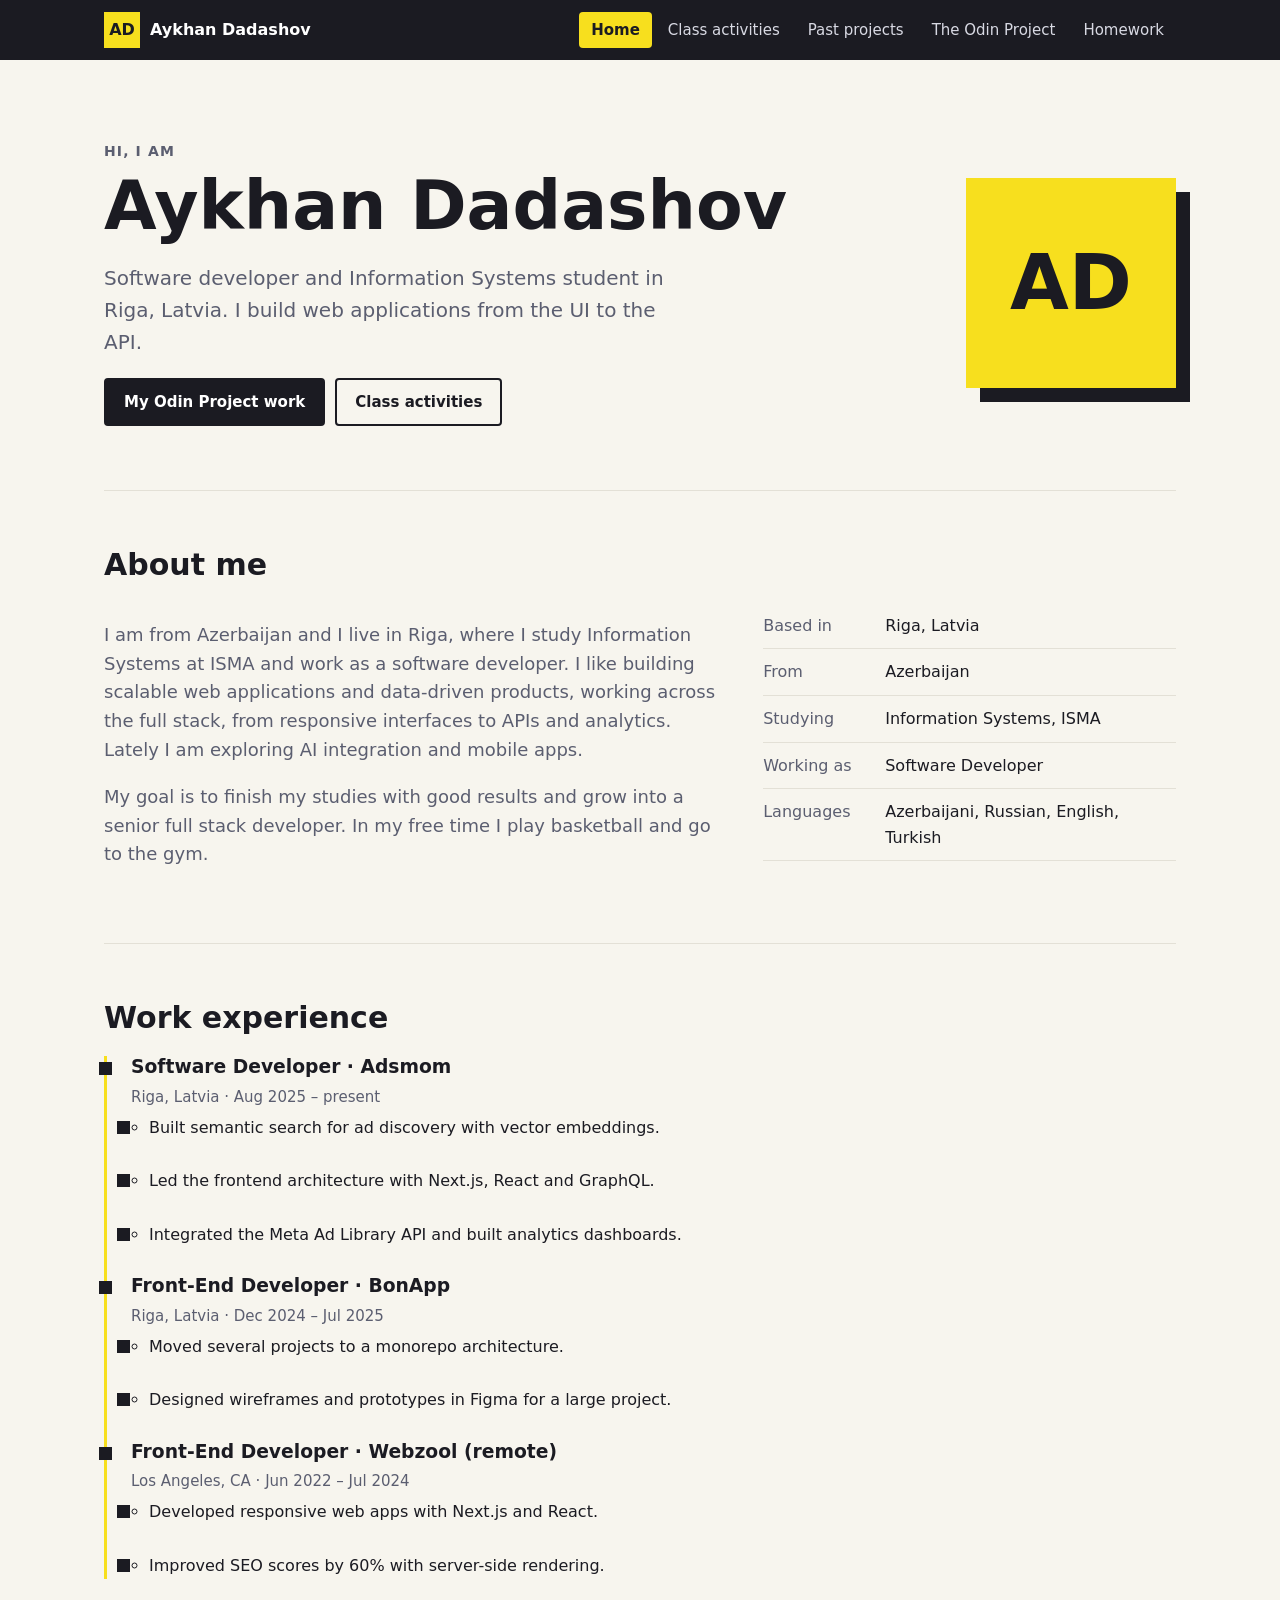
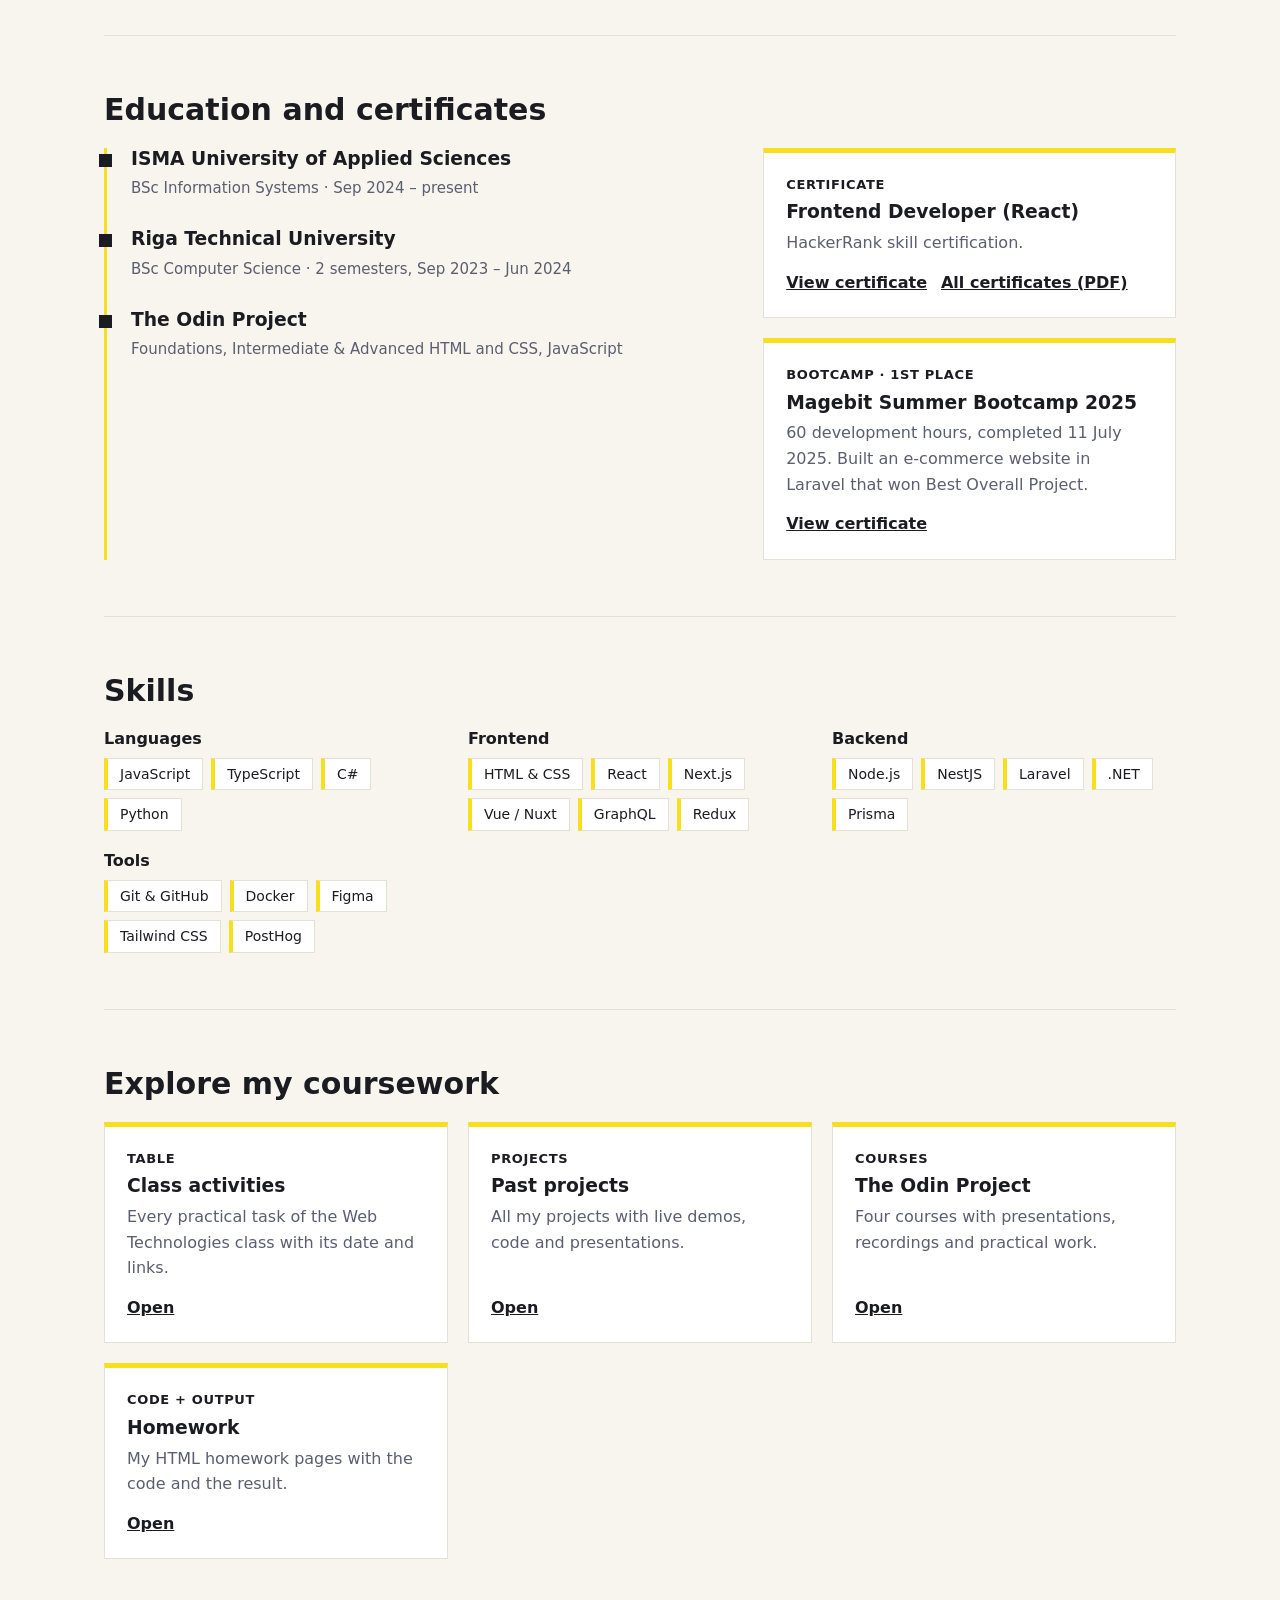
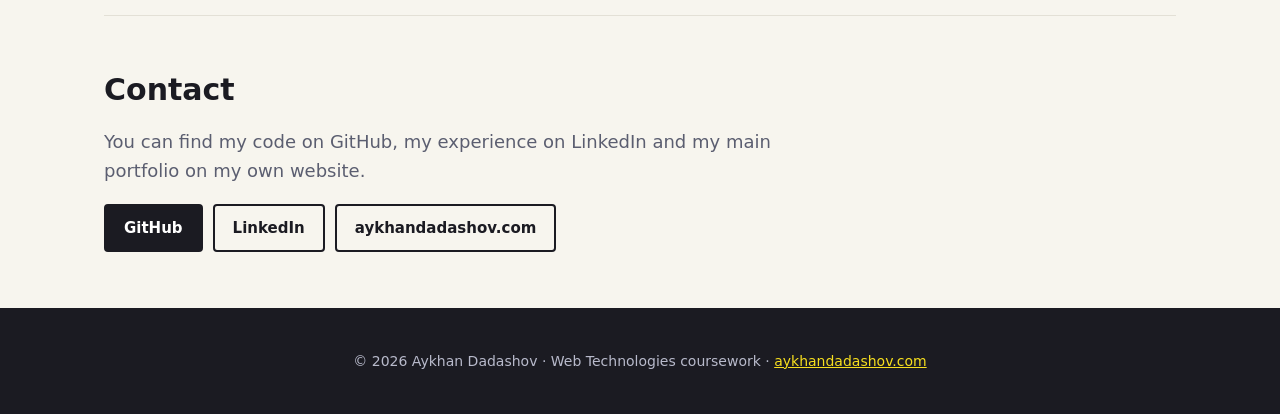
==== commit a8ae6a2c: "Add Magebit certificate and merged certificates presentation" ====
--- a/index.html
+++ b/index.html
@@ -115,12 +115,16 @@
             <p>HackerRank skill certification.</p>
             <div class="card-links">
               <a href="https://www.hackerrank.com/certificates/5644a0f12ef8">View certificate</a>
+              <a href="presentations/certificates.pdf">All certificates (PDF)</a>
             </div>
           </article>
           <article class="card">
             <p class="tag-line">Bootcamp · 1st place</p>
-            <h3>Web Development Bootcamp</h3>
-            <p>Magebit, Riga, July 2025. E-commerce website in Laravel, won Best Overall Project.</p>
+            <h3>Magebit Summer Bootcamp 2025</h3>
+            <p>60 development hours, completed 11 July 2025. Built an e-commerce website in Laravel that won Best Overall Project.</p>
+            <div class="card-links">
+              <a href="images/cert-magebit.jpg">View certificate</a>
+            </div>
           </article>
         </div>
       </div>
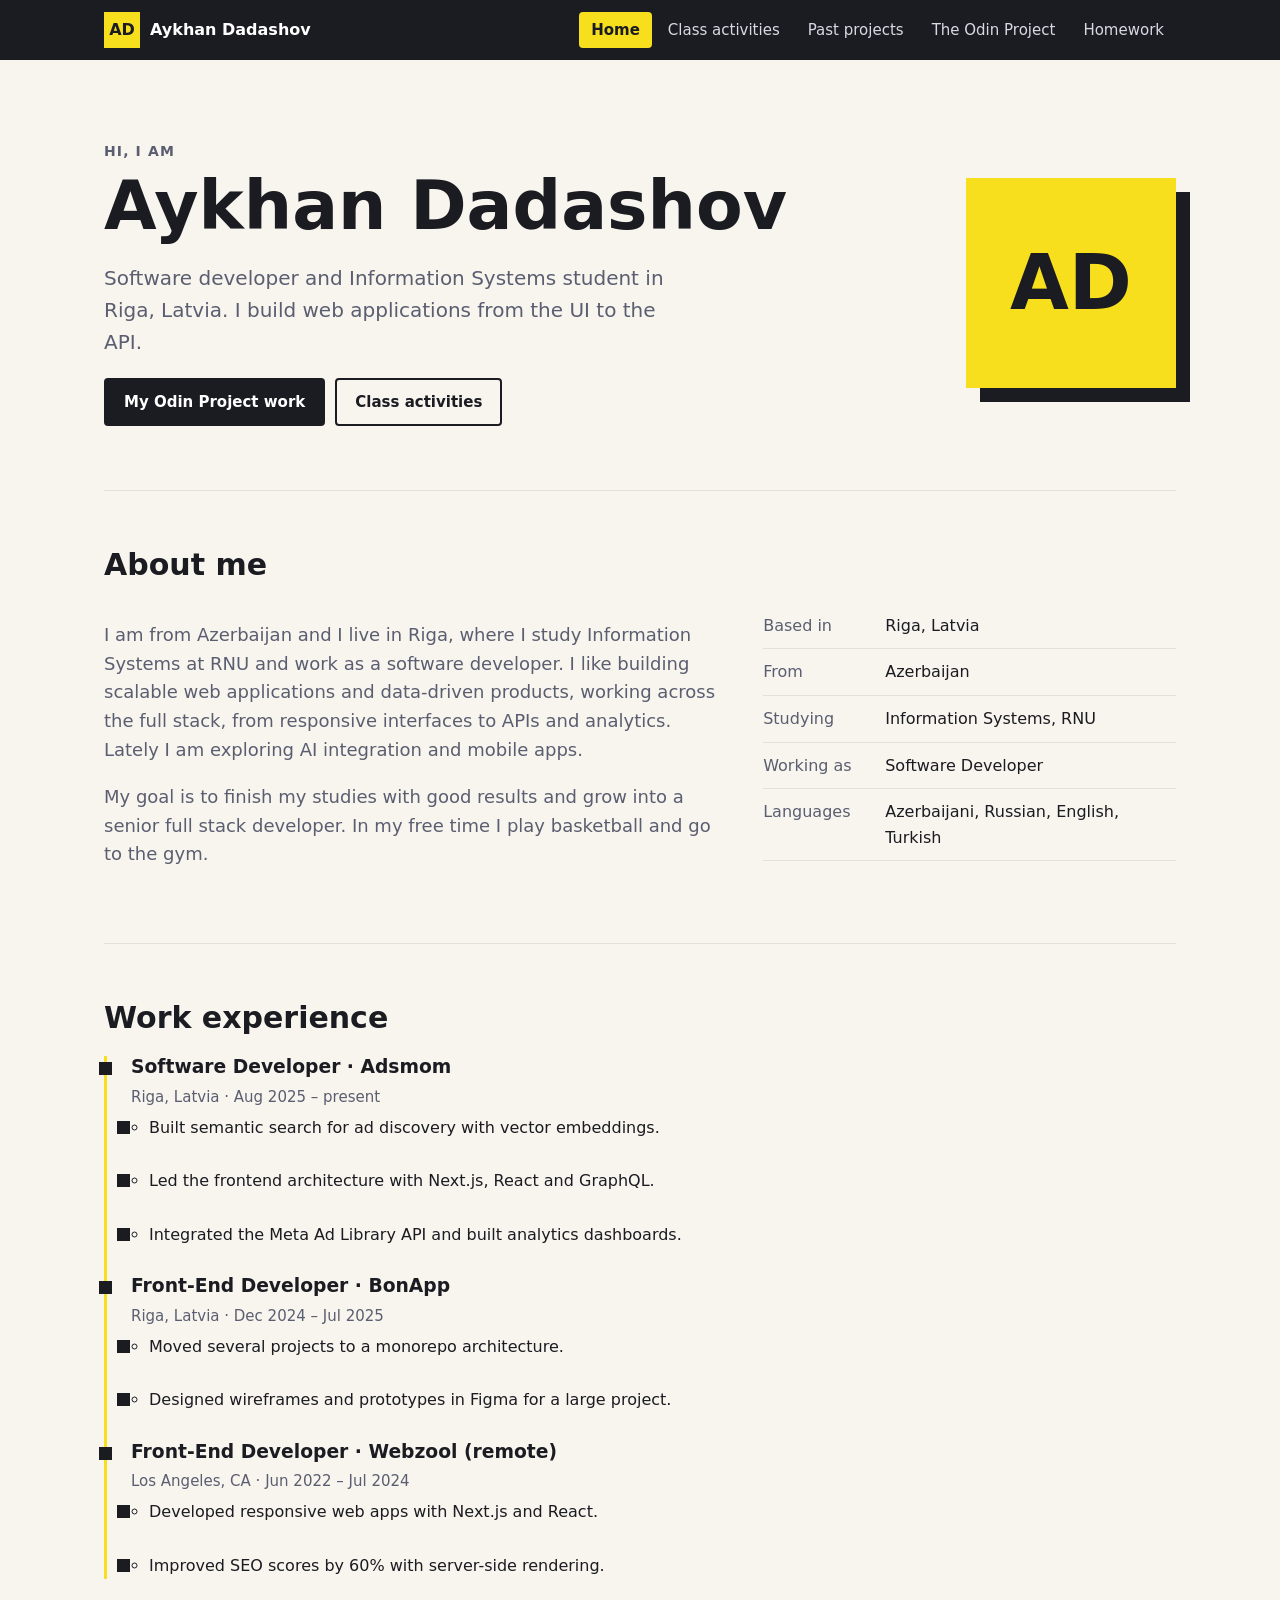
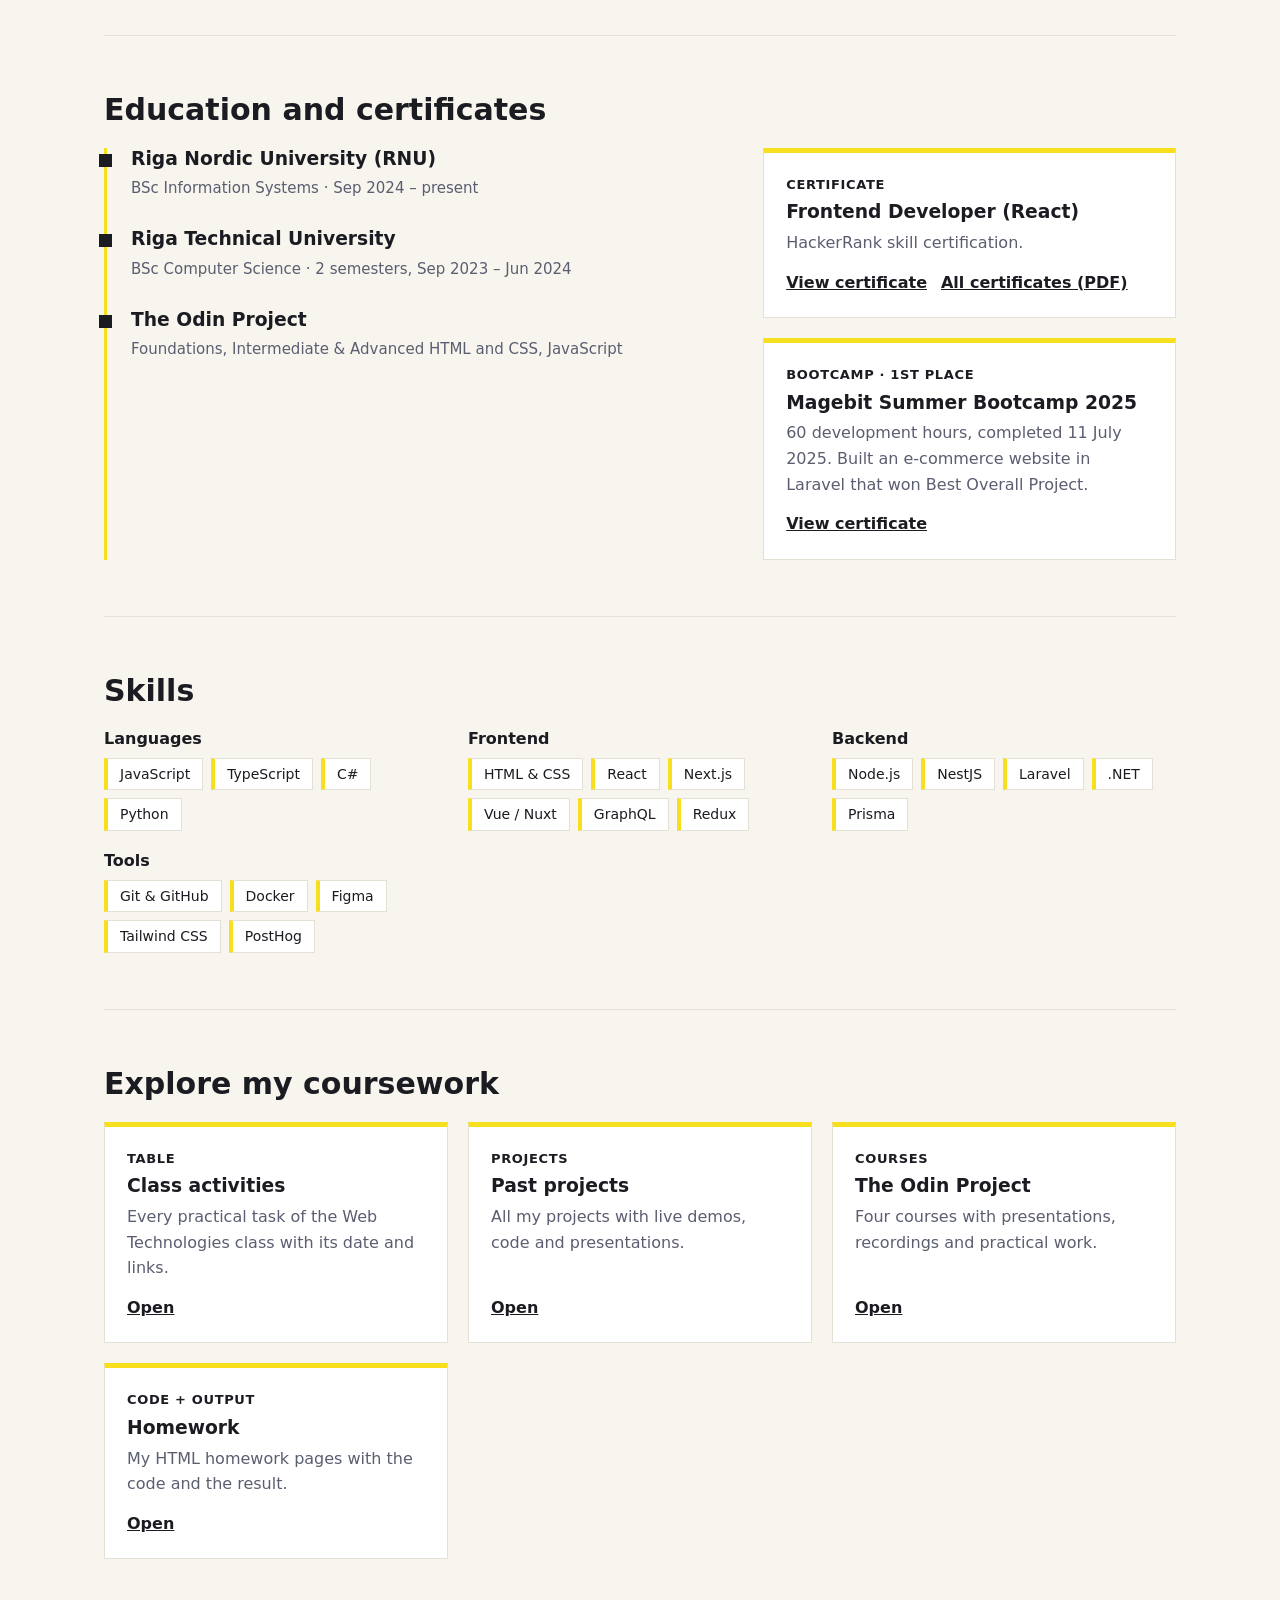
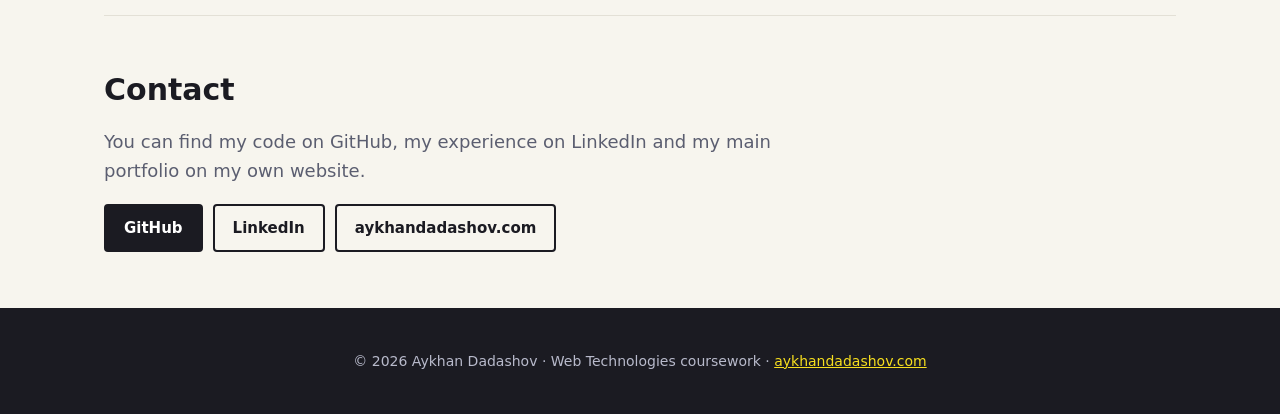
==== commit 8503f97b: "Rename ISMA to RNU (Riga Nordic University)" ====
--- a/index.html
+++ b/index.html
@@ -40,7 +40,7 @@
       <div class="two-col">
         <div>
           <p class="lead">
-            I am from Azerbaijan and I live in Riga, where I study Information Systems at ISMA and work as a
+            I am from Azerbaijan and I live in Riga, where I study Information Systems at RNU and work as a
             software developer. I like building scalable web applications and data-driven products, working
             across the full stack, from responsive interfaces to APIs and analytics. Lately I am exploring AI
             integration and mobile apps.
@@ -53,7 +53,7 @@
         <ul class="facts">
           <li><span>Based in</span> Riga, Latvia</li>
           <li><span>From</span> Azerbaijan</li>
-          <li><span>Studying</span> Information Systems, ISMA</li>
+          <li><span>Studying</span> Information Systems, RNU</li>
           <li><span>Working as</span> Software Developer</li>
           <li><span>Languages</span> Azerbaijani, Russian, English, Turkish</li>
         </ul>
@@ -96,7 +96,7 @@
       <div class="two-col">
         <ol class="timeline">
           <li>
-            <h3>ISMA University of Applied Sciences</h3>
+            <h3>Riga Nordic University (RNU)</h3>
             <p class="meta">BSc Information Systems · Sep 2024 – present</p>
           </li>
           <li>
